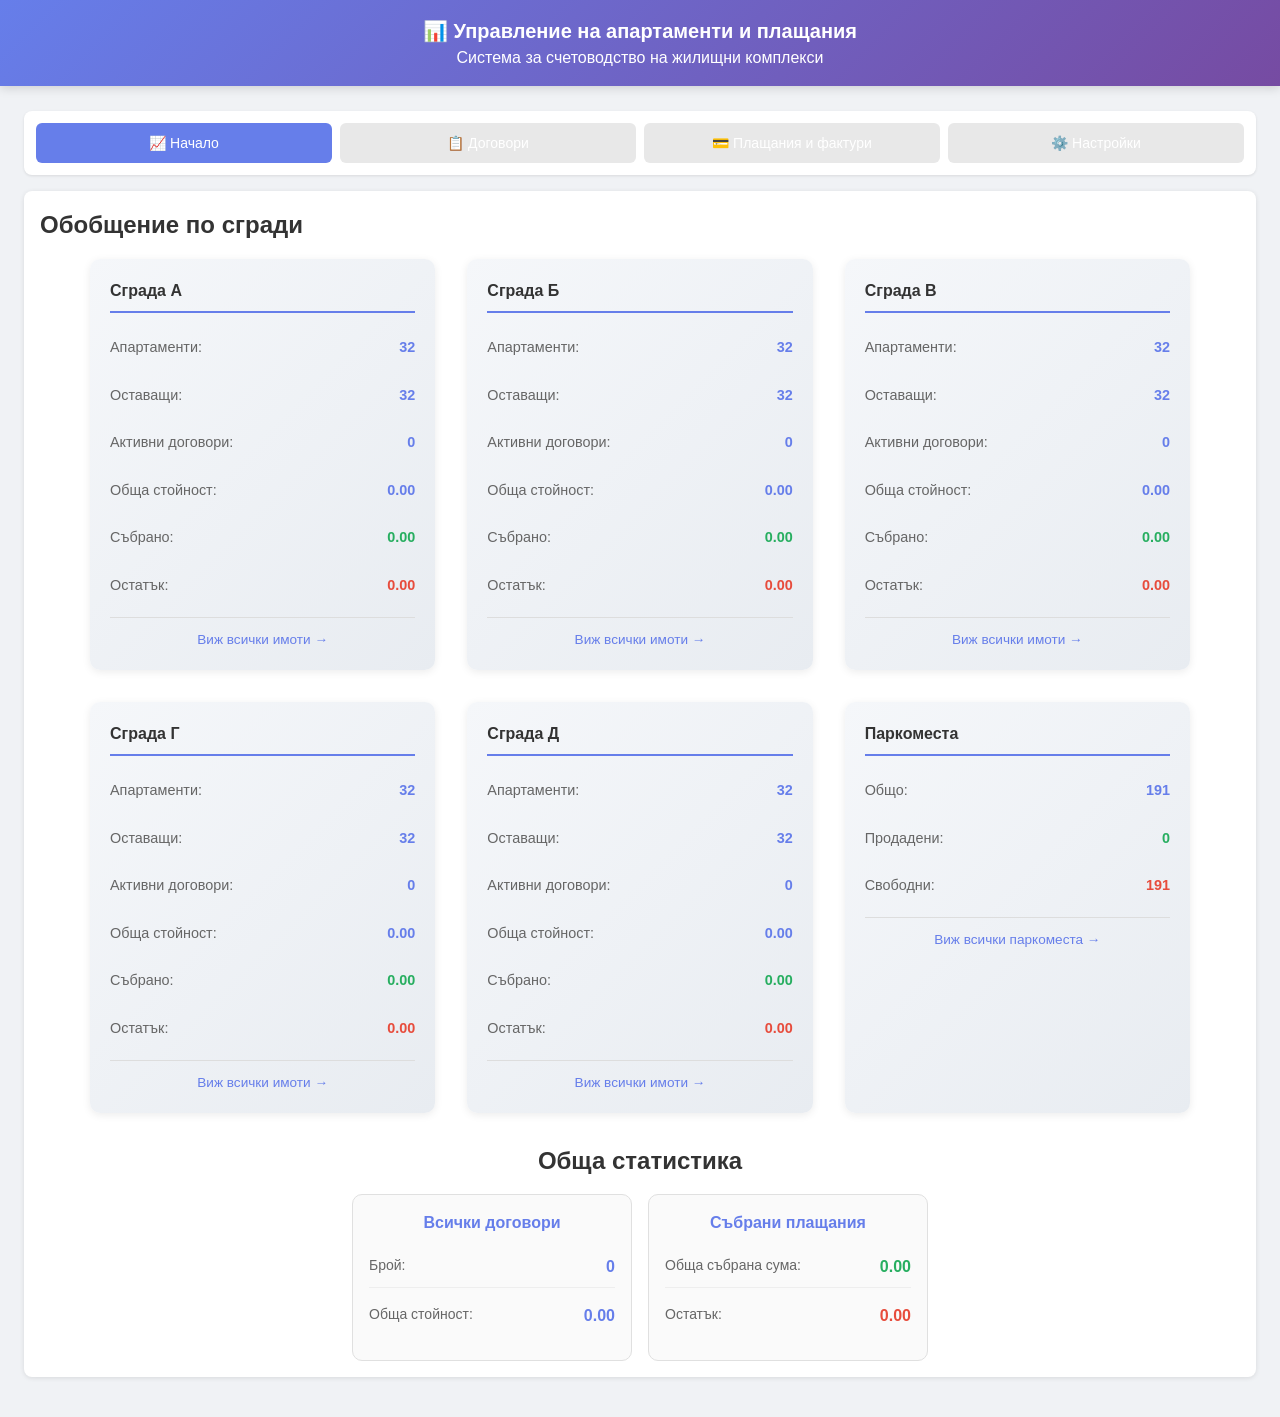
==== index.html @ 9e7d381c "добавяне на допълнителни вноски, показване на суми в EUR, форматиране на цените, експорт в .xlsx" ====
<!DOCTYPE html>
<html lang="bg">
<head>
    <meta charset="UTF-8">
    <meta name="viewport" content="width=device-width, initial-scale=1.0">
    <title>Управление на апартаменти</title>
    <link rel="stylesheet" href="style.css">
</head>
<body>
    <header>
        <h1>📊 Управление на апартаменти и плащания</h1>
        <p>Система за счетоводство на жилищни комплекси</p>
    </header>

    <div class="container">
        <div class="tabs">
            <button class="tab-btn active" onclick="switchTab('dashboard')">📈 Начало</button>
            <button class="tab-btn" onclick="switchTab('contracts')">📋 Договори</button>
            <button class="tab-btn" onclick="switchTab('payments')">💳 Плащания и фактури</button>
            <button class="tab-btn" onclick="switchTab('settings')">⚙️ Настройки</button>
        </div>

        <div id="dashboard" class="tab-content active">
            <h2>Обобщение по сгради</h2>
            <div id="dashboardSummary" class="summary-grid"></div>
            <div style="margin-top: 30px; text-align: center;">
                <h2>Обща статистика</h2>
                <div style="margin-top: 15px; display: flex; justify-content: center; gap: 1rem; flex-wrap: nowrap;">
                    <div class="card" style="min-width: 280px;">
                        <div class="card-header">Всички договори</div>
                        <div class="card-content">
                            <div class="card-stat">
                                <span class="stat-label">Брой:</span>
                                <span class="stat-value" id="totalContracts">0</span>
                            </div>
                            <div class="card-stat">
                                <span class="stat-label">Обща стойност:</span>
                                <span class="stat-value" id="totalContractValue">0 лв.</span>
                            </div>
                        </div>
                    </div>
                    <div class="card" style="min-width: 280px;">
                        <div class="card-header">Събрани плащания</div>
                        <div class="card-content">
                            <div class="card-stat">
                                <span class="stat-label">Обща събрана сума:</span>
                                <span class="stat-value positive" id="totalPaid">0 лв.</span>
                            </div>
                            <div class="card-stat">
                                <span class="stat-label">Остатък:</span>
                                <span class="stat-value negative" id="totalRemaining">0 лв.</span>
                            </div>
                        </div>
                    </div>
                </div>
            </div>
        </div>

        <div id="contracts" class="tab-content">
            <h2>Управление на договори</h2>
            <button onclick="openContractModal()">➕ Нов договор</button>
            <div class="form-row" style="margin-bottom: 20px;">
                <div>
                    <label>Филтър по сграда:</label>
                    <select id="contractFilterBuilding" onchange="filterContracts()">
                        <option value="">Всички сгради</option>
                    </select>
                </div>
                <div>
                    <label>Филтър по паркомясто:</label>
                    <select id="contractFilterParking" onchange="filterContracts()">
                        <option value="">Всички</option>
                        <option value="with">С паркомясто</option>
                        <option value="without">Без паркомясто</option>
                    </select>
                </div>
                <div>
                    <label>Филтър по собственик:</label>
                    <select id="contractFilterOwner" onchange="filterContracts()">
                        <option value="">Всички собственици</option>
                    </select>
                </div>
            </div>
            <table>
                <thead>
                    <tr>
                        <th>Сграда</th>
                        <th>Апартамент/Паркомясто</th>
                        <th>Собственик</th>
                        <th>Обща стойност</th>
                        <th>Авансово плащане</th>
                        <th>Доплащания</th>
                        <th>Действия</th>
                    </tr>
                </thead>
                <tbody id="contractsTable">
                </tbody>
            </table>
        </div>

        <div id="payments" class="tab-content">
            <h2>График на плащания</h2>
            <button onclick="openPaymentModal()">➕ Ново плащане</button>
            <div class="form-row" style="margin-bottom: 20px;">
                <div>
                    <label>Филтър по сграда:</label>
                    <select id="paymentFilterBuilding" onchange="filterPayments()">
                        <option value="">Всички сгради</option>
                    </select>
                </div>
                <div>
                    <label>Статус:</label>
                    <select id="paymentFilterStatus" onchange="filterPayments()">
                        <option value="">Всички</option>
                        <option value="paid">Платени</option>
                        <option value="pending">Чакащи</option>
                        <option value="unpaid">Неплатени</option>
                    </select>
                </div>
            </div>
            <table>
                <thead>
                    <tr>
                        <th>Дата</th>
                        <th>Собственик</th>
                        <th>Имот</th>
                        <th>Вид имот</th>
                        <th>Тип</th>
                        <th>Сума</th>
                        <th>Статус</th>
                        <th>Действия</th>
                    </tr>
                </thead>
                <tbody id="paymentsTable">
                </tbody>
            </table>

            <hr style="margin: 30px 0; border: 1px solid #ddd;">

            <h2>Фактури и проформи</h2>
            <button onclick="openInvoiceModal()">➕ Нова фактура</button>
            <div class="form-row" style="margin-bottom: 20px;">
                <div>
                    <label>Тип:</label>
                    <select id="invoiceFilterType" onchange="filterInvoices()">
                        <option value="">Всички</option>
                        <option value="proforma">Проформа</option>
                        <option value="invoice">Фактура</option>
                    </select>
                </div>
            </div>
            <table>
                <thead>
                    <tr>
                        <th>Номер</th>
                        <th>Дата</th>
                        <th>Собственик</th>
                        <th>Тип</th>
                        <th>Сума</th>
                        <th>Действия</th>
                    </tr>
                </thead>
                <tbody id="invoicesTable">
                </tbody>
            </table>
        </div>

        <div id="settings" class="tab-content">
            <h2>Настройки</h2>
            
            <h3 style="margin-top: 30px; margin-bottom: 15px;">Инициализирай данни</h3>
            <p style="margin-bottom: 15px;">Създай примерни данни за всички 5 сгради с апартаменти и паркоместа:</p>
            <button onclick="initializeSampleData()">📦 Инициализирай примерни данни</button>

            <h3 style="margin-top: 30px; margin-bottom: 15px;">Експортиране и импортиране</h3>
            <p style="margin-bottom: 10px; font-size: 13px; color: #666;">📊 <strong>Excel формат:</strong> Експортирай данните като Excel таблици</p>
            <div class="form-row" style="margin-bottom: 15px;">
                <button onclick="exportToExcel()">📥 Експортирай в Excel</button>
                <button onclick="document.getElementById('importExcelFile').click()">📤 Импортирай от Excel</button>
            </div>
            <input type="file" id="importExcelFile" style="display: none;" accept=".csv,.xlsx" onchange="importFromExcel()">

            <p style="margin-bottom: 10px; margin-top: 20px; font-size: 13px; color: #666;">🔄 <strong>Резервно копие:</strong> Запази всички данни като JSON</p>
            <div class="form-row">
                <button onclick="exportData()">💾 Резервно копие (JSON)</button>
                <button onclick="document.getElementById('importFile').click()">↩️ Възстанови (JSON)</button>
            </div>
            <input type="file" id="importFile" style="display: none;" onchange="importData()">

            <h3 style="margin-top: 30px; margin-bottom: 15px;">Опасни действия</h3>
            <button class="danger" onclick="if(confirm('Сигурен ли си? Това е необратимо!')) { localStorage.clear(); location.reload(); }">🗑️ Изтрий всички данни</button>
        </div>
    </div>

    <div id="contractModal" class="modal">
        <div class="modal-content">
            <div class="modal-header">
                <span>Нов договор</span>
                <button class="close-btn" onclick="closeContractModal()">✕</button>
            </div>
            <form id="contractForm" onsubmit="saveContract(event)">
                <div class="form-row">
                    <div class="form-group">
                        <label>Собственик:</label>
                        <input type="text" id="contractOwner" required>
                    </div>
                    <div class="form-group">
                        <label>Телефон:</label>
                        <input type="tel" id="contractPhone">
                    </div>
                    <div class="form-group">
                        <label>Номер на договора:</label>
                        <input type="text" id="contractNumber">
                    </div>
                </div>

                <div class="form-group">
                    <label>Дата на договор:</label>
                    <input type="date" id="contractDate" required>
                </div>

                <h4 style="margin-top: 30px; margin-bottom: 15px; padding-bottom: 10px; border-bottom: 2px solid #667eea; color: #667eea;">🏠 АПАРТАМЕНТ</h4>
                
                <div class="form-row">
                    <div class="form-group">
                        <label>Сграда:</label>
                        <select id="apartmentBuilding" onchange="populateApartmentsSelect()">
                            <option value="">Без апартамент</option>
                            <option value="building_a">Сграда А</option>
                            <option value="building_b">Сграда Б</option>
                            <option value="building_c">Сграда В</option>
                            <option value="building_d">Сграда Г</option>
                            <option value="building_e">Сграда Д</option>
                        </select>
                    </div>
                    <div class="form-group">
                        <label>Апартамент:</label>
                        <select id="apartmentUnit">
                            <option value="">Изберете апартамент</option>
                        </select>
                    </div>
                </div>

                <div class="form-group">
                    <label>Стойност на апартамента:</label>
                    <input type="text" id="apartmentValue" oninput="updateInstallmentAmounts()" onblur="formatPriceInput(this)">
                </div>

                <h4 style="margin-top: 30px; margin-bottom: 15px; padding-bottom: 10px; border-bottom: 2px solid #764ba2; color: #764ba2;">🅿️ ПАРКОМЯСТО</h4>
                
                <div class="form-row">
                    <div class="form-group">
                        <label>Паркомясто:</label>
                        <select id="parkingUnit">
                            <option value="">Без паркомясто</option>
                        </select>
                    </div>
                </div>

                <div class="form-group">
                    <label>Стойност на паркомяста:</label>
                    <input type="text" id="parkingValue" oninput="updateInstallmentAmounts()" onblur="formatPriceInput(this)">
                </div>

                <h4 style="margin-top: 30px; margin-bottom: 10px;">📋 График на плащане</h4>
                <div class="form-row">
                    <div class="form-group">
                        <label>Аванс (%):</label>
                        <input type="number" id="advancePercent" value="30" min="0" max="100" step="0.01" required oninput="updateInstallmentAmounts()">
                    </div>
                    <div class="form-group">
                        <label>Сума (EUR):</label>
                        <span id="advanceAmountDisplay" class="amount-display">0.00 EUR</span>
                    </div>
                    <div class="form-group">
                        <label>Дата на авансово плащане:</label>
                        <input type="date" id="advanceDate" required>
                    </div>
                </div>

                <div class="form-row">
                    <div class="form-group">
                        <label>1-во доплащане (%):</label>
                        <input type="number" id="installment1Percent" value="35" min="0" max="100" step="0.01" required oninput="updateInstallmentAmounts()">
                    </div>
                    <div class="form-group">
                        <label>Сума (EUR):</label>
                        <span id="installment1AmountDisplay" class="amount-display">0.00 EUR</span>
                    </div>
                    <div class="form-group">
                        <label>Дата:</label>
                        <input type="date" id="installment1Date" required>
                    </div>
                </div>

                <div class="form-row">
                    <div class="form-group">
                        <label>2-ро доплащане (%):</label>
                        <input type="number" id="installment2Percent" value="35" min="0" max="100" step="0.01" required oninput="updateInstallmentAmounts()">
                    </div>
                    <div class="form-group">
                        <label>Сума (EUR):</label>
                        <span id="installment2AmountDisplay" class="amount-display">0.00 EUR</span>
                    </div>
                    <div class="form-group">
                        <label>Дата:</label>
                        <input type="date" id="installment2Date" required>
                    </div>
                </div>

                <div id="extraInstallmentsContainer"></div>

                <button type="button" class="small secondary" onclick="addInstallmentRow()" style="margin-top:10px;">➕ Добави доплащане</button>

                <div class="form-group" style="margin-top: 20px;">
                    <label>Бележки:</label>
                    <textarea id="contractNotes" rows="3"></textarea>
                </div>

                <div class="actions">
                    <button type="submit">💾 Запази договор</button>
                    <button type="button" class="secondary" onclick="closeContractModal()">Отказ</button>
                </div>
            </form>
        </div>
    </div>

    <div id="paymentModal" class="modal">
        <div class="modal-content">
            <div class="modal-header">
                <span>Записване на плащане</span>
                <button class="close-btn" onclick="closePaymentModal()">✕</button>
            </div>
            <form onsubmit="savePayment(event)">
                <div class="form-row">
                    <div class="form-group">
                        <label>Договор:</label>
                        <select id="paymentContract" required onchange="populatePaymentDetails()">
                            <option value="">Изберете договор</option>
                        </select>
                    </div>
                    <div class="form-group">
                        <label>Имот:</label>
                        <input type="text" id="paymentUnitInfo" readonly style="background: #f0f0f0;" placeholder="Изберете договор">
                    </div>
                </div>
                <div class="form-row">
                    <div class="form-group">
                        <label>Дата на плащане:</label>
                        <input type="date" id="paymentDate" required>
                    </div>
                    <div class="form-group">
                        <label>Сума:</label>
                        <input type="number" id="paymentAmount" step="0.01" required min="0" >
                    </div>
                </div>
                <div class="form-row">
                    <div class="form-group">
                        <label>Валута:</label>
                        <input type="text" id="paymentCurrency" value="EUR" readonly style="background: #f0f0f0;">
                    </div>
                    <div class="form-group">
                        <label>Тип плащане:</label>
                        <select id="paymentType" required>
                            <option value="">Изберете</option>
                            <option value="advance">Аванс</option>
                            <option value="installment1">1-во доплащане</option>
                            <option value="installment2">2-ро доплащане</option>
                        </select>
                    </div>
                </div>
                <div class="form-row">
                    <div class="form-group">
                        <label>За какво е плащането:</label>
                        <select id="paymentPropertyType" required>
                            <option value="">Изберете</option>
                            <option value="apartment">Апартамент</option>
                            <option value="parking">Паркомясто</option>
                        </select>
                    </div>
                </div>
                <div class="form-row">
                    <div class="form-group">
                        <label>Метод:</label>
                        <select id="paymentMethod" required>
                            <option value="">Изберете</option>
                            <option value="cash">Брой</option>
                            <option value="bank">Банков превод</option>
                            <option value="check">Чек</option>
                        </select>
                    </div>
                </div>
                <div class="form-group">
                    <label>Бележки:</label>
                    <textarea id="paymentNotes" rows="3"></textarea>
                </div>
                <div class="actions">
                    <button type="submit">💾 Запази плащане</button>
                    <button type="button" class="secondary" onclick="closePaymentModal()">Отказ</button>
                </div>
            </form>
        </div>
    </div>

    <div id="apartmentsModal" class="modal">
        <div class="modal-content modal-large">
            <div class="modal-header">
                <span id="apartmentsModalTitle">Апартаменти</span>
                <div id="apartmentsModalActions" class="modal-header-actions"></div>
                <button class="close-btn" onclick="closeApartmentsModal()">✕</button>
            </div>
            <div id="apartmentsList" class="table-container"></div>
        </div>
    </div>

    <div id="addUnitModal" class="modal">
        <div class="modal-content">
            <div class="modal-header">
                <span id="addUnitModalTitle">Нов имот</span>
                <button class="close-btn" onclick="closeAddUnitModal()">✕</button>
            </div>
            <form onsubmit="saveNewUnit(event)">
                <input type="hidden" id="addUnitBuilding">
                <input type="hidden" id="addUnitType">
                <div class="form-row">
                    <div class="form-group">
                        <label>ID (идентификатор):</label>
                        <input type="text" id="addUnitId" required>
                    </div>
                    <div class="form-group">
                        <label>Име:</label>
                        <input type="text" id="addUnitName" required>
                    </div>
                </div>
                <div class="form-row">
                    <div class="form-group">
                        <label>Квадратура (м²):</label>
                        <input type="number" id="addUnitSqm" step="0.01" min="0">
                    </div>
                    <div class="form-group">
                        <label>Цена (€):</label>
                        <input type="number" id="addUnitPrice" step="0.01" min="0" required >
                    </div>
                </div>
                <div class="form-group" id="addUnitAptTypeGroup">
                    <label>Вид апартамент:</label>
                    <select id="addUnitAptType">
                        <option value="2 стаен">2 стаен</option>
                        <option value="3 стаен">3 стаен</option>
                        <option value="4 стаен">4 стаен</option>
                        <option value="мезонет">Мезонет</option>
                        <option value="2 инвалиден">2 инвалиден</option>
                    </select>
                </div>
                <div class="actions">
                    <button type="submit">💾 Запази</button>
                    <button type="button" class="secondary" onclick="closeAddUnitModal()">Отказ</button>
                </div>
            </form>
        </div>
    </div>

    <div id="invoiceModal" class="modal">
        <div class="modal-content">
            <div class="modal-header">
                <span>Нова фактура</span>
                <button class="close-btn" onclick="closeInvoiceModal()">✕</button>
            </div>
            <form onsubmit="saveInvoice(event)">
                <div class="form-row">
                    <div class="form-group">
                        <label>Договор:</label>
                        <select id="invoiceContract" required>
                            <option value="">Изберете договор</option>
                        </select>
                    </div>
                    <div class="form-group">
                        <label>Номер на фактура:</label>
                        <input type="text" id="invoiceNumber" required>
                    </div>
                </div>
                <div class="form-row">
                    <div class="form-group">
                        <label>Дата:</label>
                        <input type="date" id="invoiceDate" required>
                    </div>
                    <div class="form-group">
                        <label>Тип:</label>
                        <select id="invoiceType" required>
                            <option value="">Изберете</option>
                            <option value="proforma">Проформа</option>
                            <option value="invoice">Фактура</option>
                        </select>
                    </div>
                </div>
                <div class="form-row">
                    <div class="form-group">
                        <label>Сума (EUR):</label>
                        <input type="number" id="invoiceAmount" step="0.01" required min="0" >
                    </div>
                </div>
                <div class="form-group">
                    <label>Описание:</label>
                    <textarea id="invoiceDescription" rows="3"></textarea>
                </div>
                <div class="actions">
                    <button type="submit">💾 Запази фактура</button>
                    <button type="button" class="secondary" onclick="closeInvoiceModal()">Отказ</button>
                </div>
            </form>
        </div>
    </div>

    <div id="contractDetailModal" class="modal">
        <div class="modal-content modal-large">
            <div class="modal-header">
                <span id="contractDetailTitle">Детайли по договор</span>
                <button class="close-btn" onclick="closeContractDetail()">✕</button>
            </div>
            <div id="contractDetailContent"></div>
        </div>
    </div>

    <div id="paymentDetailModal" class="modal">
        <div class="modal-content modal-large">
            <div class="modal-header">
                <span id="paymentDetailTitle">Детайли по плащане</span>
                <button class="close-btn" onclick="closePaymentDetail()">✕</button>
            </div>
            <div id="paymentDetailContent"></div>
        </div>
    </div>

    <script src="https://cdn.sheetjs.com/xlsx-0.20.3/package/dist/xlsx.full.min.js"></script>
    <script src="app.js"></script>
</body>
</html>
---- style.css ----
* {
    margin: 0;
    padding: 0;
    box-sizing: border-box;
}

html {
    font-size: 16px;
    height: 100%;
}

body {
    font-family: -apple-system, BlinkMacSystemFont, 'Segoe UI', Roboto, Oxygen, Ubuntu, sans-serif;
    background-color: #f0f2f5;
    color: #333;
    line-height: 1.5;
    -webkit-font-smoothing: antialiased;
    min-height: 100%;
}

header {
    background: linear-gradient(135deg, #667eea 0%, #764ba2 100%);
    color: white;
    padding: 1rem;
    text-align: center;
    box-shadow: 0 2px 10px rgba(0, 0, 0, 0.15);
}

header h1 {
    font-size: 1.25rem;
    font-weight: 600;
}

header .subtitle {
    font-size: 0.85rem;
    opacity: 0.9;
    margin-top: 0.25rem;
}

.container {
    max-width: 1400px;
    margin: 0 auto;
    padding: 1rem;
}

.tabs {
    display: flex;
    gap: 0.5rem;
    margin-bottom: 1rem;
    flex-wrap: wrap;
    background: white;
    padding: 0.75rem;
    border-radius: 8px;
    box-shadow: 0 1px 3px rgba(0, 0, 0, 0.1);
    position: sticky;
    top: 0;
    z-index: 100;
}

.tabs.stuck {
    border-radius: 0 0 8px 8px;
}

.tab-btn {
    padding: 0.75rem 1rem;
    border: none;
    background: #e8e8e8;
    cursor: pointer;
    border-radius: 6px;
    font-size: 0.875rem;
    font-weight: 500;
    transition: all 0.2s;
    white-space: nowrap;
    flex: 1;
    min-width: fit-content;
}

.tab-btn.active {
    background: #667eea;
    color: white;
}

.tab-btn:hover:not(.active) {
    background: #d0d0d0;
}

.tab-content {
    display: none;
    background: white;
    padding: 1rem;
    border-radius: 8px;
    box-shadow: 0 1px 5px rgba(0, 0, 0, 0.1);
    margin-bottom: 1rem;
}

.tab-content.active {
    display: block;
}

.form-group {
    margin-bottom: 1rem;
}

label {
    display: block;
    margin-bottom: 0.375rem;
    font-weight: 500;
    color: #555;
    font-size: 0.875rem;
}

input, select, textarea {
    width: 100%;
    padding: 0.75rem;
    border: 1px solid #ddd;
    border-radius: 6px;
    font-size: 1rem;
    font-family: inherit;
    background: white;
}

input:focus, select:focus, textarea:focus {
    outline: none;
    border-color: #667eea;
    box-shadow: 0 0 0 3px rgba(102, 126, 234, 0.15);
}

button {
    padding: 0.75rem 1.25rem;
    background: #667eea;
    color: white;
    border: none;
    border-radius: 6px;
    cursor: pointer;
    font-size: 0.9rem;
    font-weight: 500;
    transition: background 0.2s, transform 0.1s;
    touch-action: manipulation;
}

button:hover {
    background: #5a6fd6;
}

button:active {
    transform: scale(0.98);
}

button.secondary {
    background: #78909c;
}

button.secondary:hover {
    background: #607d8b;
}

button.danger {
    background: #e74c3c;
}

button.danger:hover {
    background: #c0392b;
}

button.small {
    padding: 0.375rem 0.75rem;
    font-size: 0.8rem;
}

.grid {
    display: grid;
    grid-template-columns: repeat(auto-fill, minmax(280px, 1fr));
    gap: 1rem;
    margin-top: 1rem;
}

.card {
    background: #fafafa;
    border: 1px solid #e0e0e0;
    border-radius: 10px;
    padding: 1rem;
    transition: all 0.2s;
}

.card:hover {
    box-shadow: 0 4px 12px rgba(0, 0, 0, 0.1);
}

.card-header {
    font-size: 1rem;
    font-weight: 600;
    margin-bottom: 0.75rem;
    color: #667eea;
}

.card-stat {
    display: flex;
    justify-content: space-between;
    margin: 0.5rem 0;
    padding: 0.5rem 0;
    border-bottom: 1px solid #eee;
}

.card-stat:last-child {
    border-bottom: none;
}

.stat-label {
    font-weight: 500;
    color: #666;
    font-size: 0.875rem;
}

.stat-value {
    color: #667eea;
    font-weight: 600;
}

.stat-value.positive {
    color: #27ae60;
}

.stat-value.negative {
    color: #e74c3c;
}

.table-container {
    overflow-x: auto;
    -webkit-overflow-scrolling: touch;
    margin-top: 1rem;
    border-radius: 8px;
    border: 1px solid #e0e0e0;
}

table {
    width: 100%;
    border-collapse: collapse;
    min-width: 0;
}

table th {
    background: #f5f5f5;
    padding: 0.625rem 0.5rem;
    text-align: left;
    font-weight: 600;
    border-bottom: 2px solid #ddd;
    font-size: 0.8rem;
    white-space: nowrap;
}

table td {
    padding: 0.5rem;
    border-bottom: 1px solid #eee;
    font-size: 0.85rem;
    white-space: nowrap;
    max-width: 150px;
    overflow: hidden;
    text-overflow: ellipsis;
}

table tr:hover {
    background: #f9f9f9;
}

table .actions-cell {
    white-space: nowrap;
}

table .actions-cell button {
    margin: 0.125rem 0;
    display: inline-block;
    padding: 0.375rem 0.5rem;
    font-size: 0.75rem;
}

.form-row {
    display: grid;
    grid-template-columns: repeat(auto-fill, minmax(200px, 1fr));
    gap: 1rem;
}

.form-section {
    background: #f8f9fa;
    padding: 1rem;
    border-radius: 8px;
    margin-bottom: 1rem;
}

.form-section h3 {
    font-size: 1rem;
    color: #667eea;
    margin-bottom: 0.75rem;
    padding-bottom: 0.5rem;
    border-bottom: 1px solid #e0e0e0;
}

.actions {
    display: flex;
    gap: 0.75rem;
    flex-wrap: wrap;
    margin-top: 1.5rem;
}

.actions button {
    flex: 1;
    min-width: 120px;
}

.modal {
    display: none;
    position: fixed;
    top: 0;
    left: 0;
    width: 100%;
    height: 100%;
    background: rgba(0, 0, 0, 0.6);
    z-index: 1000;
    justify-content: center;
    align-items: flex-start;
    padding: 1rem;
    overflow-y: auto;
}

.modal.active {
    display: flex;
}

.modal-content {
    background: white;
    padding: 1.5rem;
    border-radius: 12px;
    max-width: 700px;
    width: 100%;
    max-height: 90vh;
    overflow-y: auto;
    box-shadow: 0 10px 40px rgba(0, 0, 0, 0.2);
    margin: auto;
}

.modal-large {
    max-width: 1000px;
}

.modal-header {
    font-size: 1.25rem;
    font-weight: 600;
    margin-bottom: 1.25rem;
    color: #667eea;
    display: flex;
    justify-content: space-between;
    align-items: center;
    padding-bottom: 0.75rem;
    border-bottom: 2px solid #f0f0f0;
    gap: 0.5rem;
}

.modal-header-actions {
    display: flex;
    gap: 0.5rem;
    margin-left: auto;
    margin-right: 0.5rem;
}

.modal-header-actions select {
    width: auto;
    min-width: 160px;
    padding: 0.4rem 0.6rem;
    font-size: 0.8rem;
}

.close-btn {
    background: none;
    border: none;
    font-size: 1.5rem;
    cursor: pointer;
    color: #999;
    padding: 0.25rem;
    line-height: 1;
    width: auto;
}

.close-btn:hover {
    color: #333;
    background: none;
}

.summary-grid {
    display: grid;
    grid-template-columns: repeat(3, 1fr);
    gap: 1rem;
    margin-top: 1rem;
}

.summary-card {
    background: linear-gradient(135deg, #f5f7fa 0%, #e8ecf1 100%);
    border-radius: 10px;
    padding: 1.25rem;
    box-shadow: 0 2px 8px rgba(0, 0, 0, 0.08);
}

.summary-card h3 {
    color: #333;
    margin-bottom: 1rem;
    font-size: 1rem;
    border-bottom: 2px solid #667eea;
    padding-bottom: 0.5rem;
}

.summary-item {
    display: flex;
    justify-content: space-between;
    margin: 0.625rem 0;
    padding: 0.5rem 0;
    font-size: 0.9rem;
}

.summary-label {
    color: #666;
    font-weight: 500;
}

.summary-value {
    color: #667eea;
    font-weight: 600;
}

.summary-value.positive {
    color: #27ae60;
}

.summary-value.negative {
    color: #e74c3c;
}

.summary-card.clickable {
    cursor: pointer;
    transition: all 0.2s;
    position: relative;
}

.summary-card.clickable:hover {
    transform: translateY(-2px);
    box-shadow: 0 6px 20px rgba(0, 0, 0, 0.15);
}

.view-more {
    text-align: center;
    margin-top: 0.75rem;
    padding-top: 0.75rem;
    border-top: 1px solid #ddd;
    color: #667eea;
    font-weight: 500;
    font-size: 0.85rem;
}

#building-detail-header {
    display: flex;
    align-items: center;
    gap: 1rem;
    margin-bottom: 1rem;
}

.back-btn {
    background: #78909c;
    padding: 0.5rem 1rem;
    font-size: 0.85rem;
}

.back-btn:hover {
    background: #607d8b;
}

.status-sold {
    background: #ffebee;
    color: #c62828;
    padding: 0.25rem 0.5rem;
    border-radius: 4px;
    font-size: 0.8rem;
    font-weight: 500;
}

.status-reserved {
    background: #fff3e0;
    color: #e65100;
    padding: 0.25rem 0.5rem;
    border-radius: 4px;
    font-size: 0.8rem;
    font-weight: 500;
}

.status-available {
    background: #e8f5e9;
    color: #2e7d32;
    padding: 0.25rem 0.5rem;
    border-radius: 4px;
    font-size: 0.8rem;
    font-weight: 500;
}

.status-select {
    padding: 0.375rem 0.5rem;
    border: 1px solid #ddd;
    border-radius: 4px;
    font-size: 0.8rem;
    font-weight: 500;
    cursor: pointer;
    min-width: 100px;
}

.status-select.status-sold {
    background: #f44336;
    color: white;
    border-color: #d32f2f;
    font-weight: 600;
}

.status-select.status-reserved {
    background: #ff9800;
    color: white;
    border-color: #f57c00;
    font-weight: 600;
}

.status-select.status-available {
    background: #4caf50;
    color: white;
    border-color: #388e3c;
    font-weight: 600;
}

.row-highlighted {
    background-color: #fff8e1 !important;
    outline: 2px solid #ffc107;
}

.row-highlighted td {
    background-color: #fff8e1;
}

.row-highlighted:hover {
    background-color: #fff3cd !important;
}

#apartmentsList input[type="checkbox"] {
    width: 18px;
    height: 18px;
    cursor: pointer;
    accent-color: #ffc107;
}

#apartmentsList table {
    position: relative;
}

#apartmentsList thead {
    position: sticky;
    top: 0;
    z-index: 10;
}

#apartmentsList thead th {
    background: #f5f5f5;
    box-shadow: 0 2px 2px rgba(0,0,0,0.1);
}

.modal-large #apartmentsList {
    max-height: 70vh;
    overflow-y: auto;
}

#apartmentsList td:nth-child(5),
#apartmentsList td:nth-child(6),
#apartmentsList th:nth-child(5),
#apartmentsList th:nth-child(6) {
    text-align: right;
}

body.modal-open {
    overflow: hidden;
}

#apartmentsModalTitle {
    text-align: center;
    flex: 1;
}

.stats-row {
    display: grid;
    grid-template-columns: repeat(auto-fit, minmax(150px, 1fr));
    gap: 0.75rem;
    margin-bottom: 1.5rem;
}

.stat-box {
    background: linear-gradient(135deg, #667eea 0%, #764ba2 100%);
    color: white;
    padding: 1rem;
    border-radius: 8px;
    text-align: center;
}

.stat-box .stat-number {
    font-size: 1.5rem;
    font-weight: 700;
    display: block;
}

.stat-box .stat-label {
    font-size: 0.8rem;
    opacity: 0.9;
    color: white;
    margin-top: 0.25rem;
}

.status-paid {
    background: #d4edda;
    color: #155724;
    padding: 0.25rem 0.5rem;
    border-radius: 4px;
    font-size: 0.8rem;
    font-weight: 500;
}

.status-pending {
    background: #fff3cd;
    color: #856404;
    padding: 0.25rem 0.5rem;
    border-radius: 4px;
    font-size: 0.8rem;
    font-weight: 500;
}

.status-unpaid {
    background: #f8d7da;
    color: #721c24;
    padding: 0.25rem 0.5rem;
    border-radius: 4px;
    font-size: 0.8rem;
    font-weight: 500;
}

.empty-state {
    text-align: center;
    padding: 2rem 1rem;
    color: #999;
    font-size: 0.95rem;
}

.filter-row {
    display: flex;
    gap: 0.75rem;
    flex-wrap: wrap;
    margin-bottom: 1rem;
    padding: 0.75rem;
    background: #f8f9fa;
    border-radius: 6px;
}

.filter-row select,
.filter-row input {
    flex: 1;
    min-width: 150px;
}

.top-actions {
    display: flex;
    gap: 0.5rem;
    flex-wrap: wrap;
    margin-bottom: 1rem;
}

.top-actions button {
    font-size: 0.85rem;
    padding: 0.5rem 0.75rem;
}

@media (max-width: 768px) {
    html {
        font-size: 14px;
    }
    
    header {
        padding: 0.75rem;
    }
    
    header h1 {
        font-size: 1.1rem;
    }
    
    header .subtitle {
        font-size: 0.75rem;
    }
    
    .container {
        padding: 0.5rem;
    }
    
    .tabs {
        padding: 0.5rem;
        gap: 0.375rem;
        overflow-x: auto;
        flex-wrap: nowrap;
        -webkit-overflow-scrolling: touch;
    }
    
    .tab-btn {
        padding: 0.625rem 0.75rem;
        font-size: 0.75rem;
        flex: 0 0 auto;
    }
    
    .tab-content {
        padding: 0.75rem;
    }
    
    .form-row {
        grid-template-columns: 1fr;
    }
    
    .form-section {
        padding: 0.75rem;
    }
    
    .summary-grid {
        grid-template-columns: 1fr;
    }
    
    .summary-card {
        padding: 1rem;
    }
    
    .summary-item {
        font-size: 0.85rem;
    }
    
    .stats-row {
        grid-template-columns: repeat(2, 1fr);
        gap: 0.5rem;
    }
    
    .stat-box {
        padding: 0.75rem;
    }
    
    .stat-box .stat-number {
        font-size: 1.25rem;
    }
    
    .stat-box .stat-label {
        font-size: 0.7rem;
    }
    
    .card {
        padding: 0.75rem;
    }
    
    .card-header {
        font-size: 0.9rem;
    }
    
    .card-stat {
        padding: 0.375rem 0;
    }
    
    .card-stat .stat-label {
        font-size: 0.8rem;
    }
    
    .modal-content {
        padding: 1rem;
        margin: 0.5rem;
        max-height: 85vh;
    }
    
    .modal-header {
        font-size: 1.1rem;
    }
    
    table {
        display: block;
        width: 100%;
    }
    
    table thead {
        display: none;
    }
    
    table tbody, 
    table tr, 
    table td {
        display: block;
        width: 100%;
        padding: 0.5rem;
    }
    
    table tr {
        margin-bottom: 0.75rem;
        border: 1px solid #e0e0e0;
        border-radius: 8px;
        background: #fafafa;
    }
    
    table td {
        display: flex;
        justify-content: space-between;
        align-items: center;
        padding: 0.375rem 0.5rem;
        max-width: none;
        border-bottom: 1px solid #eee;
    }
    
    table td:last-child {
        border-bottom: none;
        justify-content: center;
        gap: 0.5rem;
    }
    
    table td::before {
        content: attr(data-label);
        font-weight: 600;
        color: #667eea;
        font-size: 0.75rem;
        text-transform: uppercase;
    }
    
    table td:last-child::before {
        content: '';
    }
    
    .actions {
        flex-direction: column;
    }
    
    .actions button {
        width: 100%;
    }
    
    .top-actions {
        flex-direction: column;
    }
    
    .top-actions button {
        width: 100%;
    }
    
    #dashboard > div:last-child {
        margin-top: 1rem;
    }
    
    #dashboard h2 {
        font-size: 1.1rem;
        margin-bottom: 0.75rem;
    }
}

@media (max-width: 480px) {
    .stats-row {
        grid-template-columns: 1fr;
    }
    
    .stat-box .stat-number {
        font-size: 1.25rem;
    }
    
    .summary-card {
        padding: 1rem;
    }
    
    .summary-item {
        font-size: 0.85rem;
    }
    
    .card {
        padding: 0.75rem;
        margin-bottom: 0.75rem;
    }
    
    .form-row .card {
        margin-bottom: 0.75rem;
    }
    
    input, select, textarea {
        font-size: 16px;
    }
    
    button {
        padding: 0.875rem 1rem;
    }
    
    #dashboard > div:last-child {
        display: block;
    }
    
    #dashboard > div:last-child h2 {
        font-size: 1rem;
        margin: 1rem 0 0.75rem 0;
    }
    
    #building-detail-header {
        flex-direction: column;
        align-items: flex-start;
        gap: 0.5rem;
    }
    
    .back-btn {
        width: 100%;
        text-align: center;
    }
}

@media (min-width: 1200px) {
    .container {
        padding: 1.5rem;
    }
    
    .grid {
        grid-template-columns: repeat(4, 1fr);
    }
    
    .summary-grid {
        grid-template-columns: repeat(3, 1fr);
        gap: 2rem;
        max-width: 1100px;
        margin-left: auto;
        margin-right: auto;
    }

    .summary-card {
        width: 100%;
    }
}

@media (hover: none) and (pointer: coarse) {
    button {
        min-height: 44px;
    }
    
    input, select {
        min-height: 44px;
    }
    
    .tab-btn {
        min-height: 44px;
    }
}

table {
    border-spacing: 0;
}

::-webkit-scrollbar {
    width: 8px;
    height: 8px;
}

::-webkit-scrollbar-track {
    background: #f1f1f1;
    border-radius: 4px;
}

::-webkit-scrollbar-thumb {
    background: #ccc;
    border-radius: 4px;
}

::-webkit-scrollbar-thumb:hover {
    background: #aaa;
}

.contract-row:hover {
    background: #f0f4ff !important;
}

.contract-row {
    transition: background 0.15s;
}

.detail-section {
    margin-bottom: 1.5rem;
    padding-bottom: 1.5rem;
    border-bottom: 1px solid #eee;
}

.detail-section:last-child {
    border-bottom: none;
}

.detail-section h4 {
    color: #667eea;
    font-size: 0.95rem;
    margin-bottom: 0.75rem;
    padding-bottom: 0.5rem;
    border-bottom: 2px solid #667eea;
}

.detail-grid {
    display: grid;
    grid-template-columns: repeat(auto-fill, minmax(200px, 1fr));
    gap: 0.75rem;
}

.detail-item {
    display: flex;
    flex-direction: column;
}

.detail-label {
    font-size: 0.8rem;
    color: #888;
    font-weight: 500;
    margin-bottom: 0.15rem;
}

.detail-value {
    font-size: 0.95rem;
    color: #333;
    font-weight: 500;
}

.progress-bar-container {
    margin-top: 1rem;
    background: #e9ecef;
    border-radius: 10px;
    height: 24px;
    position: relative;
    overflow: hidden;
}

.progress-bar {
    height: 100%;
    background: linear-gradient(90deg, #27ae60, #2ecc71);
    border-radius: 10px;
    transition: width 0.4s ease;
}

.progress-text {
    position: absolute;
    top: 50%;
    left: 50%;
    transform: translate(-50%, -50%);
    font-size: 0.8rem;
    font-weight: 700;
    color: #333;
}

.row-pending {
    background: #fffde7 !important;
}

.row-pending:hover {
    background: #fff9c4 !important;
}

.overdue {
    color: #c62828;
    font-weight: 600;
}

.amount-display {
    display: block;
    width: 100%;
    padding: 0.75rem;
    background: #f0f2ff;
    border: 1px solid #d0d4f0;
    border-radius: 6px;
    font-size: 1rem;
    font-weight: 600;
    color: #667eea;
    box-sizing: border-box;
    min-height: 44px;
    line-height: 1.2;
}
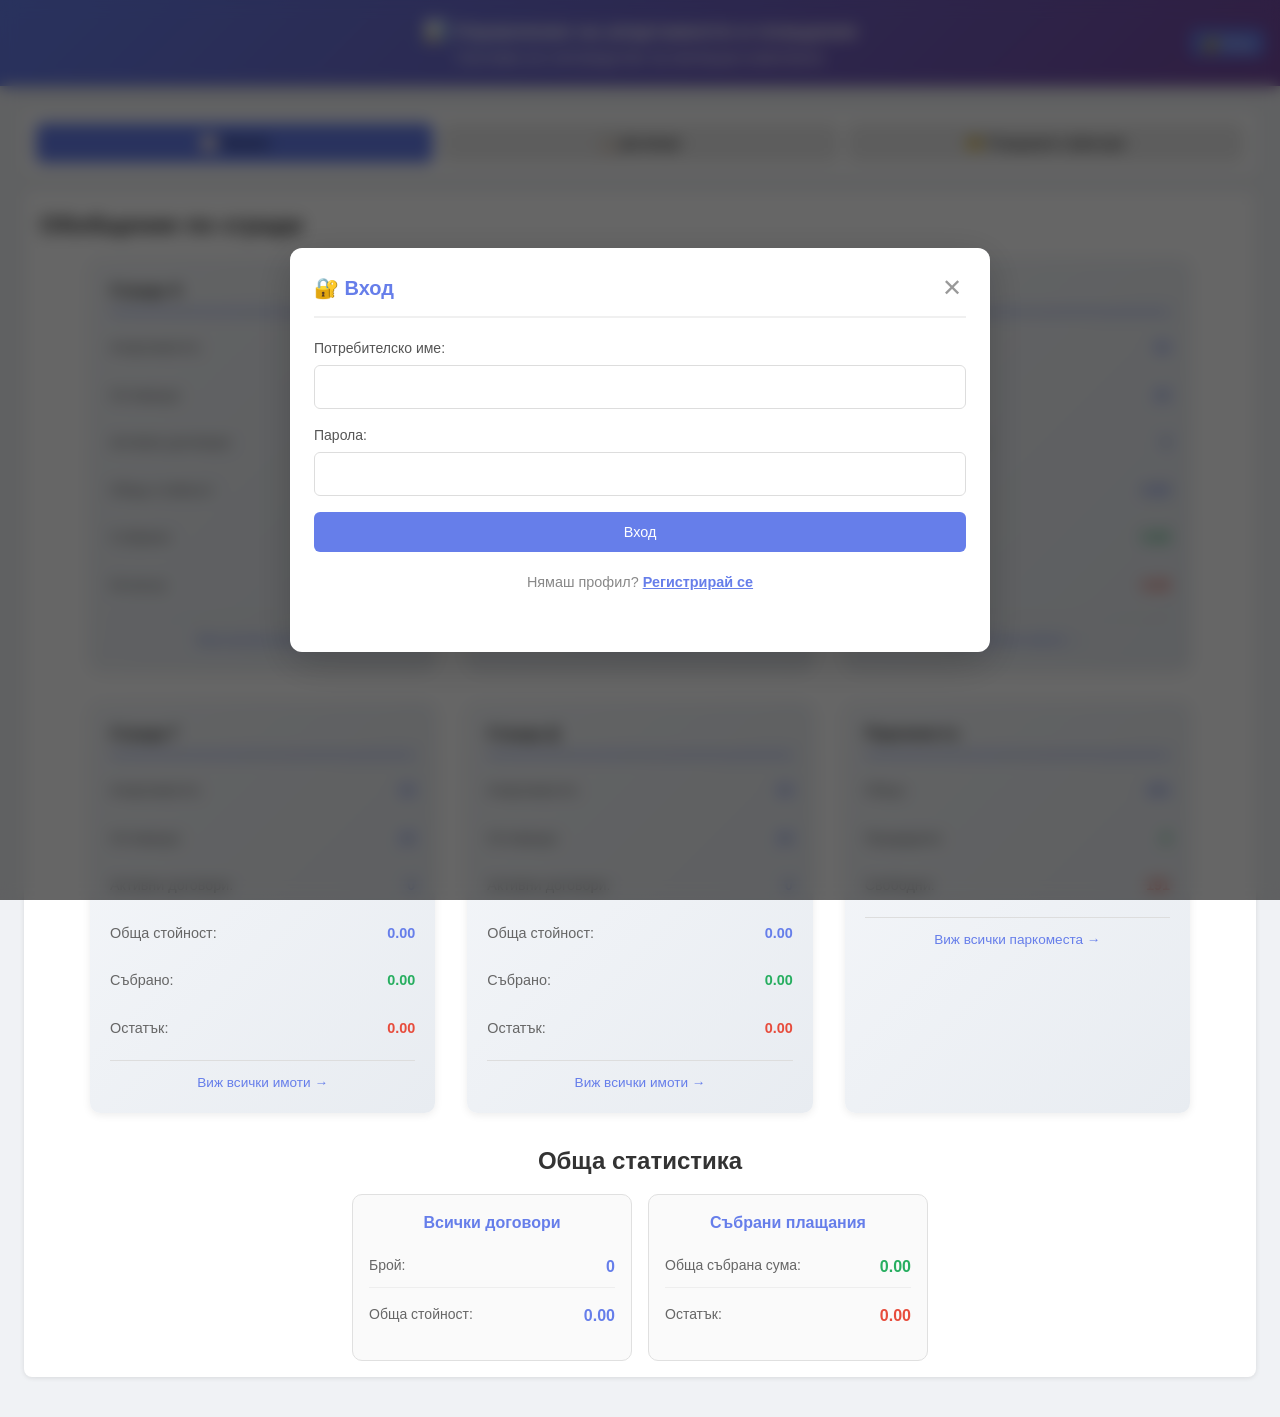
==== commit 9b550f2b: "Разделяне на JS в няколко файла, роли администратор/потребител, колона Действия само за админ, върна" ====
--- a/index.html
+++ b/index.html
@@ -10,14 +10,15 @@
     <header>
         <h1>📊 Управление на апартаменти и плащания</h1>
         <p>Система за счетоводство на жилищни комплекси</p>
+        <div id="authButton"></div>
     </header>
 
     <div class="container">
         <div class="tabs">
-            <button class="tab-btn active" onclick="switchTab('dashboard')">📈 Начало</button>
-            <button class="tab-btn" onclick="switchTab('contracts')">📋 Договори</button>
-            <button class="tab-btn" onclick="switchTab('payments')">💳 Плащания и фактури</button>
-            <button class="tab-btn" onclick="switchTab('settings')">⚙️ Настройки</button>
+            <button class="tab-btn active" data-tab="dashboard" onclick="switchTab('dashboard')">📈 Начало</button>
+            <button class="tab-btn" data-tab="contracts" onclick="switchTab('contracts')">📋 Договори</button>
+            <button class="tab-btn" data-tab="payments" onclick="switchTab('payments')">💳 Плащания и фактури</button>
+            <button class="tab-btn" data-tab="settings" onclick="switchTab('settings')">⚙️ Настройки</button>
         </div>
 
         <div id="dashboard" class="tab-content active">
@@ -58,7 +59,7 @@
 
         <div id="contracts" class="tab-content">
             <h2>Управление на договори</h2>
-            <button onclick="openContractModal()">➕ Нов договор</button>
+            <button class="add-btn" onclick="openContractModal()">➕ Нов договор</button>
             <div class="form-row" style="margin-bottom: 20px;">
                 <div>
                     <label>Филтър по сграда:</label>
@@ -90,7 +91,7 @@
                         <th>Обща стойност</th>
                         <th>Авансово плащане</th>
                         <th>Доплащания</th>
-                        <th>Действия</th>
+                        <th class="th-actions">Действия</th>
                     </tr>
                 </thead>
                 <tbody id="contractsTable">
@@ -100,7 +101,7 @@
 
         <div id="payments" class="tab-content">
             <h2>График на плащания</h2>
-            <button onclick="openPaymentModal()">➕ Ново плащане</button>
+            <button class="add-btn" onclick="openPaymentModal()">➕ Ново плащане</button>
             <div class="form-row" style="margin-bottom: 20px;">
                 <div>
                     <label>Филтър по сграда:</label>
@@ -128,67 +129,88 @@
                         <th>Тип</th>
                         <th>Сума</th>
                         <th>Статус</th>
-                        <th>Действия</th>
+                        <th class="th-actions">Действия</th>
                     </tr>
                 </thead>
                 <tbody id="paymentsTable">
                 </tbody>
             </table>
-
-            <hr style="margin: 30px 0; border: 1px solid #ddd;">
-
-            <h2>Фактури и проформи</h2>
-            <button onclick="openInvoiceModal()">➕ Нова фактура</button>
-            <div class="form-row" style="margin-bottom: 20px;">
-                <div>
-                    <label>Тип:</label>
-                    <select id="invoiceFilterType" onchange="filterInvoices()">
-                        <option value="">Всички</option>
-                        <option value="proforma">Проформа</option>
-                        <option value="invoice">Фактура</option>
-                    </select>
-                </div>
-            </div>
-            <table>
-                <thead>
-                    <tr>
-                        <th>Номер</th>
-                        <th>Дата</th>
-                        <th>Собственик</th>
-                        <th>Тип</th>
-                        <th>Сума</th>
-                        <th>Действия</th>
-                    </tr>
-                </thead>
-                <tbody id="invoicesTable">
-                </tbody>
-            </table>
         </div>
 
         <div id="settings" class="tab-content">
-            <h2>Настройки</h2>
-            
-            <h3 style="margin-top: 30px; margin-bottom: 15px;">Инициализирай данни</h3>
-            <p style="margin-bottom: 15px;">Създай примерни данни за всички 5 сгради с апартаменти и паркоместа:</p>
-            <button onclick="initializeSampleData()">📦 Инициализирай примерни данни</button>
-
-            <h3 style="margin-top: 30px; margin-bottom: 15px;">Експортиране и импортиране</h3>
-            <p style="margin-bottom: 10px; font-size: 13px; color: #666;">📊 <strong>Excel формат:</strong> Експортирай данните като Excel таблици</p>
-            <div class="form-row" style="margin-bottom: 15px;">
-                <button onclick="exportToExcel()">📥 Експортирай в Excel</button>
-                <button onclick="document.getElementById('importExcelFile').click()">📤 Импортирай от Excel</button>
-            </div>
-            <input type="file" id="importExcelFile" style="display: none;" accept=".csv,.xlsx" onchange="importFromExcel()">
-
-            <p style="margin-bottom: 10px; margin-top: 20px; font-size: 13px; color: #666;">🔄 <strong>Резервно копие:</strong> Запази всички данни като JSON</p>
-            <div class="form-row">
-                <button onclick="exportData()">💾 Резервно копие (JSON)</button>
-                <button onclick="document.getElementById('importFile').click()">↩️ Възстанови (JSON)</button>
-            </div>
-            <input type="file" id="importFile" style="display: none;" onchange="importData()">
-
-            <h3 style="margin-top: 30px; margin-bottom: 15px;">Опасни действия</h3>
-            <button class="danger" onclick="if(confirm('Сигурен ли си? Това е необратимо!')) { localStorage.clear(); location.reload(); }">🗑️ Изтрий всички данни</button>
+            <div class="admin-only-block">
+                <h2>Настройки</h2>
+                
+                <h3 style="margin-top: 30px; margin-bottom: 15px;">Управление на профили</h3>
+                <p style="margin-bottom: 15px;">Промени ролята на потребител — само администратор може да направи друг потребител администратор.</p>
+                <div id="profileManagement"></div>
+
+                <h3 style="margin-top: 30px; margin-bottom: 15px;">Инициализирай данни</h3>
+                <p style="margin-bottom: 15px;">Създай примерни данни за всички 5 сгради с апартаменти и паркоместа:</p>
+                <button onclick="initializeSampleData()">📦 Инициализирай примерни данни</button>
+
+                <h3 style="margin-top: 30px; margin-bottom: 15px;">Експортиране и импортиране</h3>
+                <p style="margin-bottom: 10px; font-size: 13px; color: #666;">📊 <strong>Excel формат:</strong> Експортирай данните като Excel таблици</p>
+                <div class="form-row" style="margin-bottom: 15px;">
+                    <button onclick="exportToExcel()">📥 Експортирай в Excel</button>
+                    <button onclick="document.getElementById('importExcelFile').click()">📤 Импортирай от Excel</button>
+                </div>
+                <input type="file" id="importExcelFile" style="display: none;" accept=".csv,.xlsx" onchange="importFromExcel()">
+
+                <p style="margin-bottom: 10px; margin-top: 20px; font-size: 13px; color: #666;">🔄 <strong>Резервно копие:</strong> Запази всички данни като JSON</p>
+                <div class="form-row">
+                    <button onclick="exportData()">💾 Резервно копие (JSON)</button>
+                    <button onclick="document.getElementById('importFile').click()">↩️ Възстанови (JSON)</button>
+                </div>
+                <input type="file" id="importFile" style="display: none;" onchange="importData()">
+
+                <h3 style="margin-top: 30px; margin-bottom: 15px;">Опасни действия</h3>
+                <button class="danger" onclick="if(confirm('Сигурен ли си? Това е необратимо!')) { localStorage.clear(); location.reload(); }">🗑️ Изтрий всички данни</button>
+            </div>
+            <p id="settingsRestrictedMsg" style="display: none; text-align: center; padding: 40px 10px; color: #888;">🔒 Настройките са достъпни само за администратор.</p>
+        </div>
+    </div>
+
+    <div id="loginModal" class="modal">
+        <div class="modal-content">
+            <div class="modal-header">
+                <span id="loginModalTitle">🔐 Вход</span>
+                <button class="close-btn" onclick="closeLoginModal()">✕</button>
+            </div>
+            <div id="loginSection">
+                <div class="form-group">
+                    <label>Потребителско име:</label>
+                    <input type="text" id="loginUsername">
+                </div>
+                <div class="form-group">
+                    <label>Парола:</label>
+                    <input type="password" id="loginPassword">
+                </div>
+                <div class="actions" style="margin-top: 0.5rem;">
+                    <button onclick="doLogin()">Вход</button>
+                </div>
+                <p style="margin-top: 20px; text-align: center; color: #888; font-size: 0.9rem;">
+                    Нямаш профил? <a href="javascript:void(0)" onclick="showRegisterForm()" style="color: #667eea; font-weight: 600;">Регистрирай се</a>
+                </p>
+            </div>
+            <div id="registerSection" style="display: none;">
+                <div class="form-group">
+                    <label>Ново потребителско име:</label>
+                    <input type="text" id="regUsername">
+                </div>
+                <div class="form-group">
+                    <label>Нова парола:</label>
+                    <input type="password" id="regPassword">
+                </div>
+                <div class="actions" style="margin-top: 0.5rem;">
+                    <button class="secondary" onclick="doRegister()">Създай профил</button>
+                </div>
+                <p style="margin-top: 10px; font-size: 0.8rem; color: #888;">Новите профили се създават като <strong>потребител</strong>. Само администратор може да направи акаунт администратор.</p>
+                <p style="margin-top: 15px; text-align: center; color: #888; font-size: 0.9rem;">
+                    Имаш профил? <a href="javascript:void(0)" onclick="showLoginForm()" style="color: #667eea; font-weight: 600;">Влез</a>
+                </p>
+            </div>
+            <p id="loginError" style="margin-top: 15px; color: #e74c3c; text-align: center; min-height: 1.2em;"></p>
         </div>
     </div>
 
@@ -205,8 +227,8 @@
                         <input type="text" id="contractOwner" required>
                     </div>
                     <div class="form-group">
-                        <label>Телефон:</label>
-                        <input type="tel" id="contractPhone">
+                        <label>Телефон/Имейл:</label>
+                        <input type="text" id="contractPhone">
                     </div>
                     <div class="form-group">
                         <label>Номер на договора:</label>
@@ -266,7 +288,7 @@
                 <div class="form-row">
                     <div class="form-group">
                         <label>Аванс (%):</label>
-                        <input type="number" id="advancePercent" value="30" min="0" max="100" step="0.01" required oninput="updateInstallmentAmounts()">
+                        <input type="number" id="advancePercent" value="30" min="0" max="100" step="0.0001" required oninput="updateInstallmentAmounts()">
                     </div>
                     <div class="form-group">
                         <label>Сума (EUR):</label>
@@ -281,7 +303,7 @@
                 <div class="form-row">
                     <div class="form-group">
                         <label>1-во доплащане (%):</label>
-                        <input type="number" id="installment1Percent" value="35" min="0" max="100" step="0.01" required oninput="updateInstallmentAmounts()">
+                        <input type="number" id="installment1Percent" value="35" min="0" max="100" step="0.0001" required oninput="updateInstallmentAmounts()">
                     </div>
                     <div class="form-group">
                         <label>Сума (EUR):</label>
@@ -296,7 +318,7 @@
                 <div class="form-row">
                     <div class="form-group">
                         <label>2-ро доплащане (%):</label>
-                        <input type="number" id="installment2Percent" value="35" min="0" max="100" step="0.01" required oninput="updateInstallmentAmounts()">
+                        <input type="number" id="installment2Percent" value="35" min="0" max="100" step="0.0001" required oninput="updateInstallmentAmounts()">
                     </div>
                     <div class="form-group">
                         <label>Сума (EUR):</label>
@@ -376,6 +398,7 @@
                             <option value="">Изберете</option>
                             <option value="apartment">Апартамент</option>
                             <option value="parking">Паркомясто</option>
+                            <option value="both">Апартамент и паркомясто</option>
                         </select>
                     </div>
                 </div>
@@ -388,6 +411,16 @@
                             <option value="bank">Банков превод</option>
                             <option value="check">Чек</option>
                         </select>
+                    </div>
+                </div>
+                <div class="form-row">
+                    <div class="form-group">
+                        <label>Номер на фактура:</label>
+                        <input type="text" id="paymentInvoiceNumber" placeholder="Напр. ФАКТ 001">
+                    </div>
+                    <div class="form-group">
+                        <label>Дата на фактура:</label>
+                        <input type="date" id="paymentInvoiceDate">
                     </div>
                 </div>
                 <div class="form-group">
@@ -532,6 +565,9 @@
     </div>
 
     <script src="https://cdn.sheetjs.com/xlsx-0.20.3/package/dist/xlsx.full.min.js"></script>
+    <script src="data.js"></script>
+    <script src="auth.js"></script>
     <script src="app.js"></script>
+    <script src="main.js"></script>
 </body>
 </html>
--- a/style.css
+++ b/style.css
@@ -24,6 +24,7 @@
     padding: 1rem;
     text-align: center;
     box-shadow: 0 2px 10px rgba(0, 0, 0, 0.15);
+    position: relative;
 }
 
 header h1 {
@@ -73,11 +74,12 @@
     white-space: nowrap;
     flex: 1;
     min-width: fit-content;
+    color: #000;
 }
 
 .tab-btn.active {
     background: #667eea;
-    color: white;
+    color: #000;
 }
 
 .tab-btn:hover:not(.active) {
@@ -325,6 +327,11 @@
     display: flex;
 }
 
+#loginModal.active {
+    backdrop-filter: blur(8px);
+    -webkit-backdrop-filter: blur(8px);
+}
+
 .modal-content {
     background: white;
     padding: 1.5rem;
@@ -1069,4 +1076,54 @@
     box-sizing: border-box;
     min-height: 44px;
     line-height: 1.2;
+}
+
+/* Роли: потребител (само преглед) */
+body.role-user .add-btn,
+body.role-user #settingsAdminSection,
+body.role-user .actions-cell button,
+body.role-user .tab-btn[data-tab="settings"],
+body.role-user .th-actions {
+    display: none !important;
+}
+
+body.role-user .admin-only-block {
+    display: none;
+}
+
+body.role-user #settingsRestrictedMsg {
+    display: block !important;
+}
+
+.auth-user {
+    color: #fff;
+    font-weight: 600;
+    margin-right: 0.5rem;
+}
+
+#authButton {
+    color: #fff;
+    position: absolute;
+    top: 50%;
+    right: 1rem;
+    transform: translateY(-50%);
+    display: flex;
+    align-items: center;
+    gap: 0.5rem;
+}
+
+#authButton .secondary {
+    background: rgba(255, 255, 255, 0.2);
+}
+
+#authButton .secondary:hover {
+    background: rgba(255, 255, 255, 0.3);
+}
+
+#settings {
+    display: none;
+}
+
+#settings.active {
+    display: block;
 }
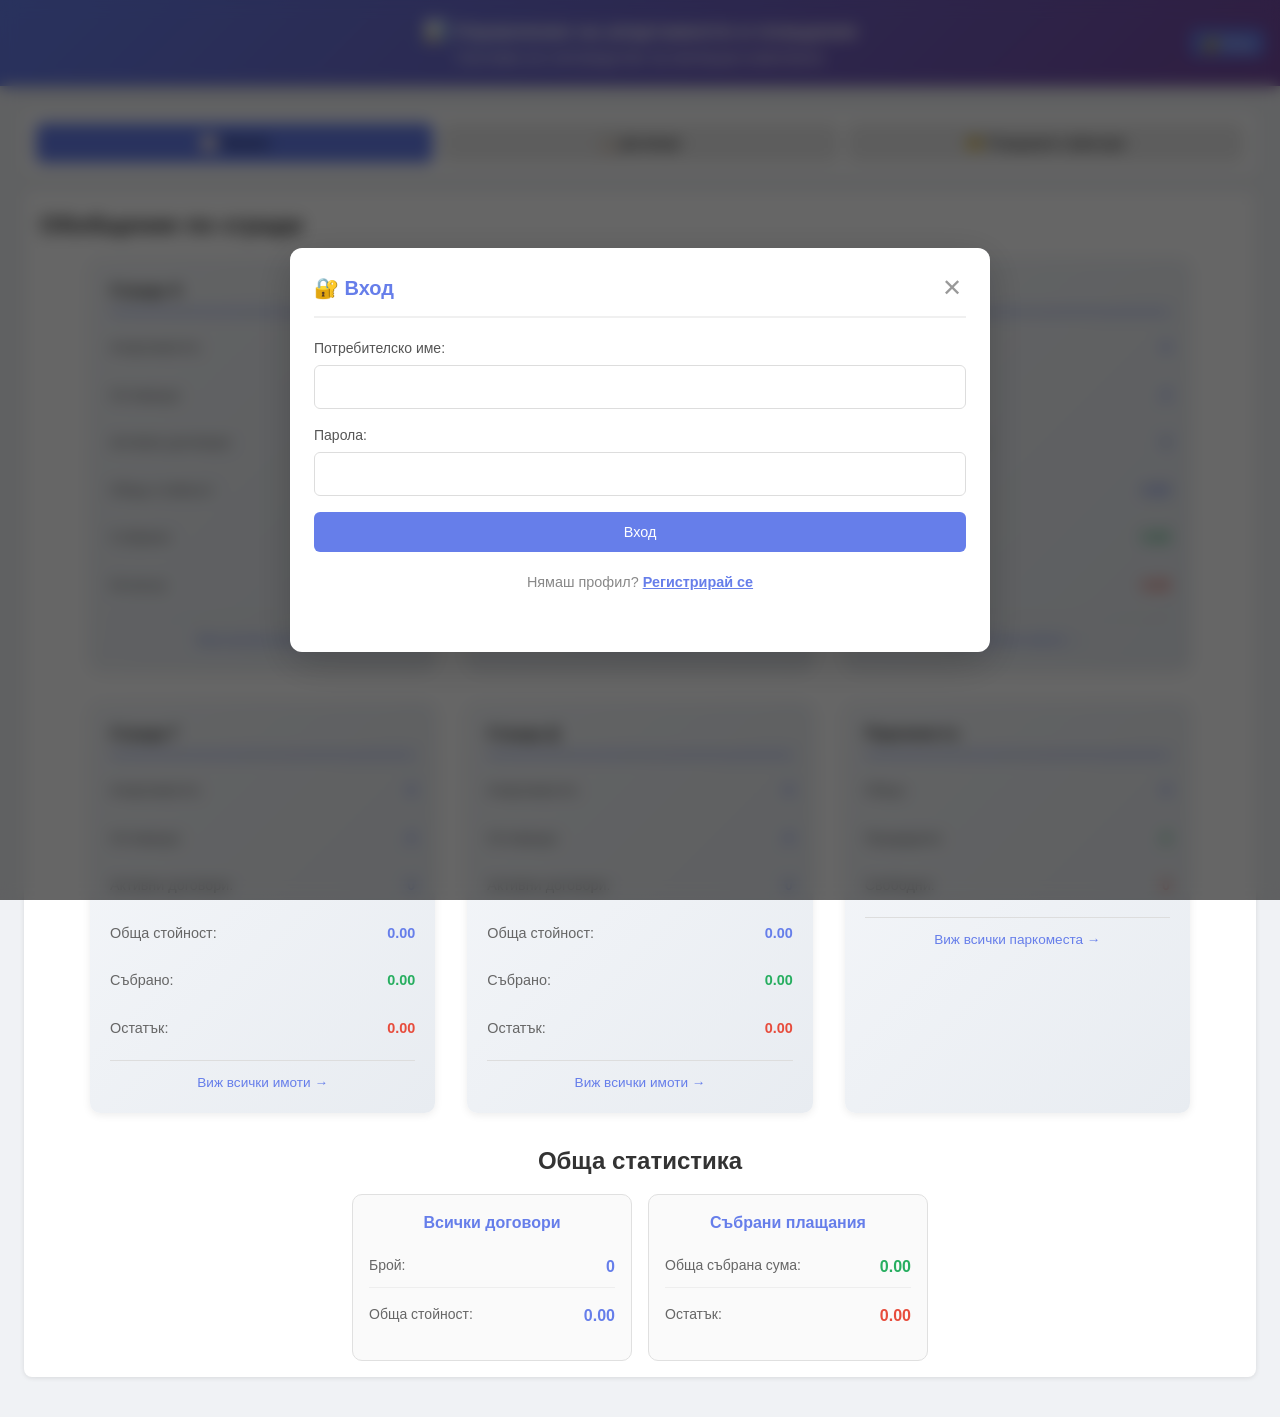
==== commit 1ef0e75e: "Добавен Flask backend с per-запис CRUD, сесии в базата, сървърна валидация и конфигурируемост за Neo" ====
--- a/index.html
+++ b/index.html
@@ -165,7 +165,7 @@
                 <input type="file" id="importFile" style="display: none;" onchange="importData()">
 
                 <h3 style="margin-top: 30px; margin-bottom: 15px;">Опасни действия</h3>
-                <button class="danger" onclick="if(confirm('Сигурен ли си? Това е необратимо!')) { localStorage.clear(); location.reload(); }">🗑️ Изтрий всички данни</button>
+                <button class="danger" onclick="dangerResetAll()">🗑️ Изтрий всички данни</button>
             </div>
             <p id="settingsRestrictedMsg" style="display: none; text-align: center; padding: 40px 10px; color: #888;">🔒 Настройките са достъпни само за администратор.</p>
         </div>
@@ -564,7 +564,6 @@
         </div>
     </div>
 
-    <script src="https://cdn.sheetjs.com/xlsx-0.20.3/package/dist/xlsx.full.min.js"></script>
     <script src="data.js"></script>
     <script src="auth.js"></script>
     <script src="app.js"></script>
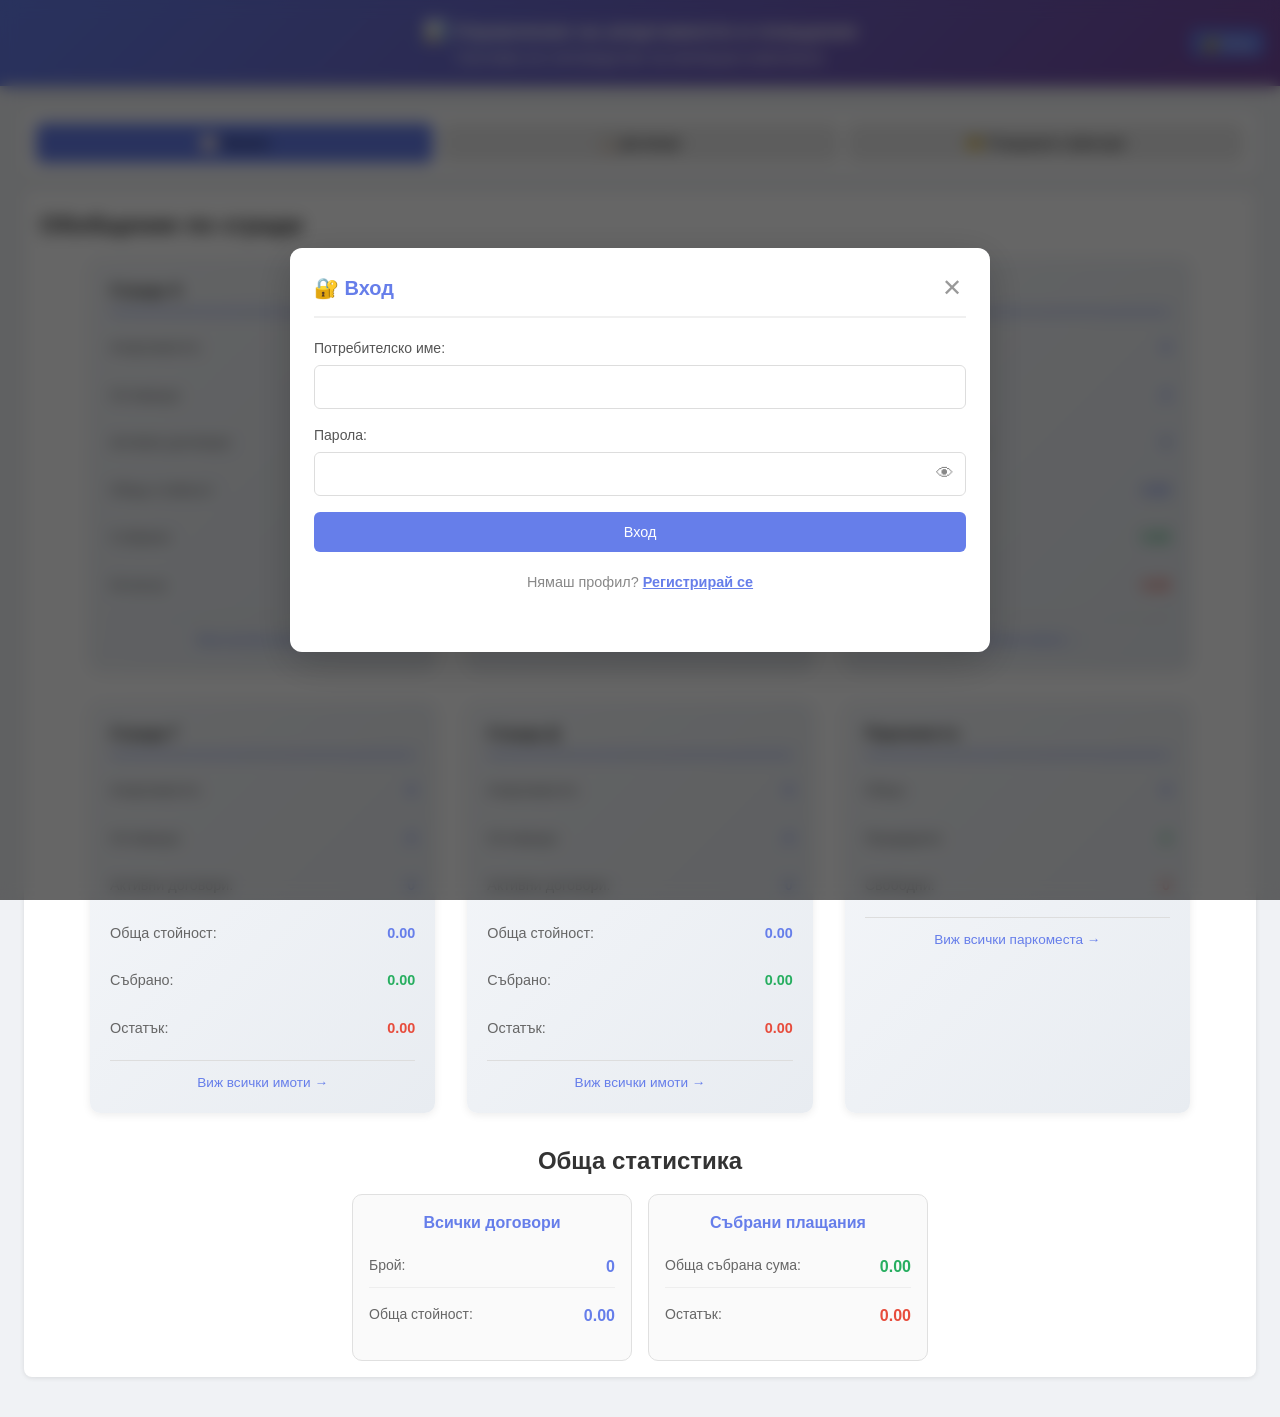
==== commit c84ae3c8: "Добавена опция за показване/скриване на парола (оченце) при вход и регистрация" ====
--- a/index.html
+++ b/index.html
@@ -184,7 +184,10 @@
                 </div>
                 <div class="form-group">
                     <label>Парола:</label>
-                    <input type="password" id="loginPassword">
+                    <div class="password-wrapper">
+                        <input type="password" id="loginPassword">
+                        <button type="button" class="toggle-password" onclick="togglePassword('loginPassword', this)" tabindex="-1">👁</button>
+                    </div>
                 </div>
                 <div class="actions" style="margin-top: 0.5rem;">
                     <button onclick="doLogin()">Вход</button>
@@ -200,7 +203,10 @@
                 </div>
                 <div class="form-group">
                     <label>Нова парола:</label>
-                    <input type="password" id="regPassword">
+                    <div class="password-wrapper">
+                        <input type="password" id="regPassword">
+                        <button type="button" class="toggle-password" onclick="togglePassword('regPassword', this)" tabindex="-1">👁</button>
+                    </div>
                 </div>
                 <div class="actions" style="margin-top: 0.5rem;">
                     <button class="secondary" onclick="doRegister()">Създай профил</button>
@@ -564,6 +570,7 @@
         </div>
     </div>
 
+    <script src="config.js"></script>
     <script src="data.js"></script>
     <script src="auth.js"></script>
     <script src="app.js"></script>
--- a/style.css
+++ b/style.css
@@ -119,6 +119,32 @@
     font-size: 1rem;
     font-family: inherit;
     background: white;
+}
+
+.password-wrapper {
+    position: relative;
+}
+
+.password-wrapper input {
+    padding-right: 2.5rem;
+}
+
+.toggle-password {
+    position: absolute;
+    right: 0.5rem;
+    top: 50%;
+    transform: translateY(-50%);
+    background: none;
+    border: none;
+    cursor: pointer;
+    font-size: 1.1rem;
+    padding: 0.25rem;
+    color: #888;
+    line-height: 1;
+}
+
+.toggle-password:hover {
+    color: #667eea;
 }
 
 input:focus, select:focus, textarea:focus {
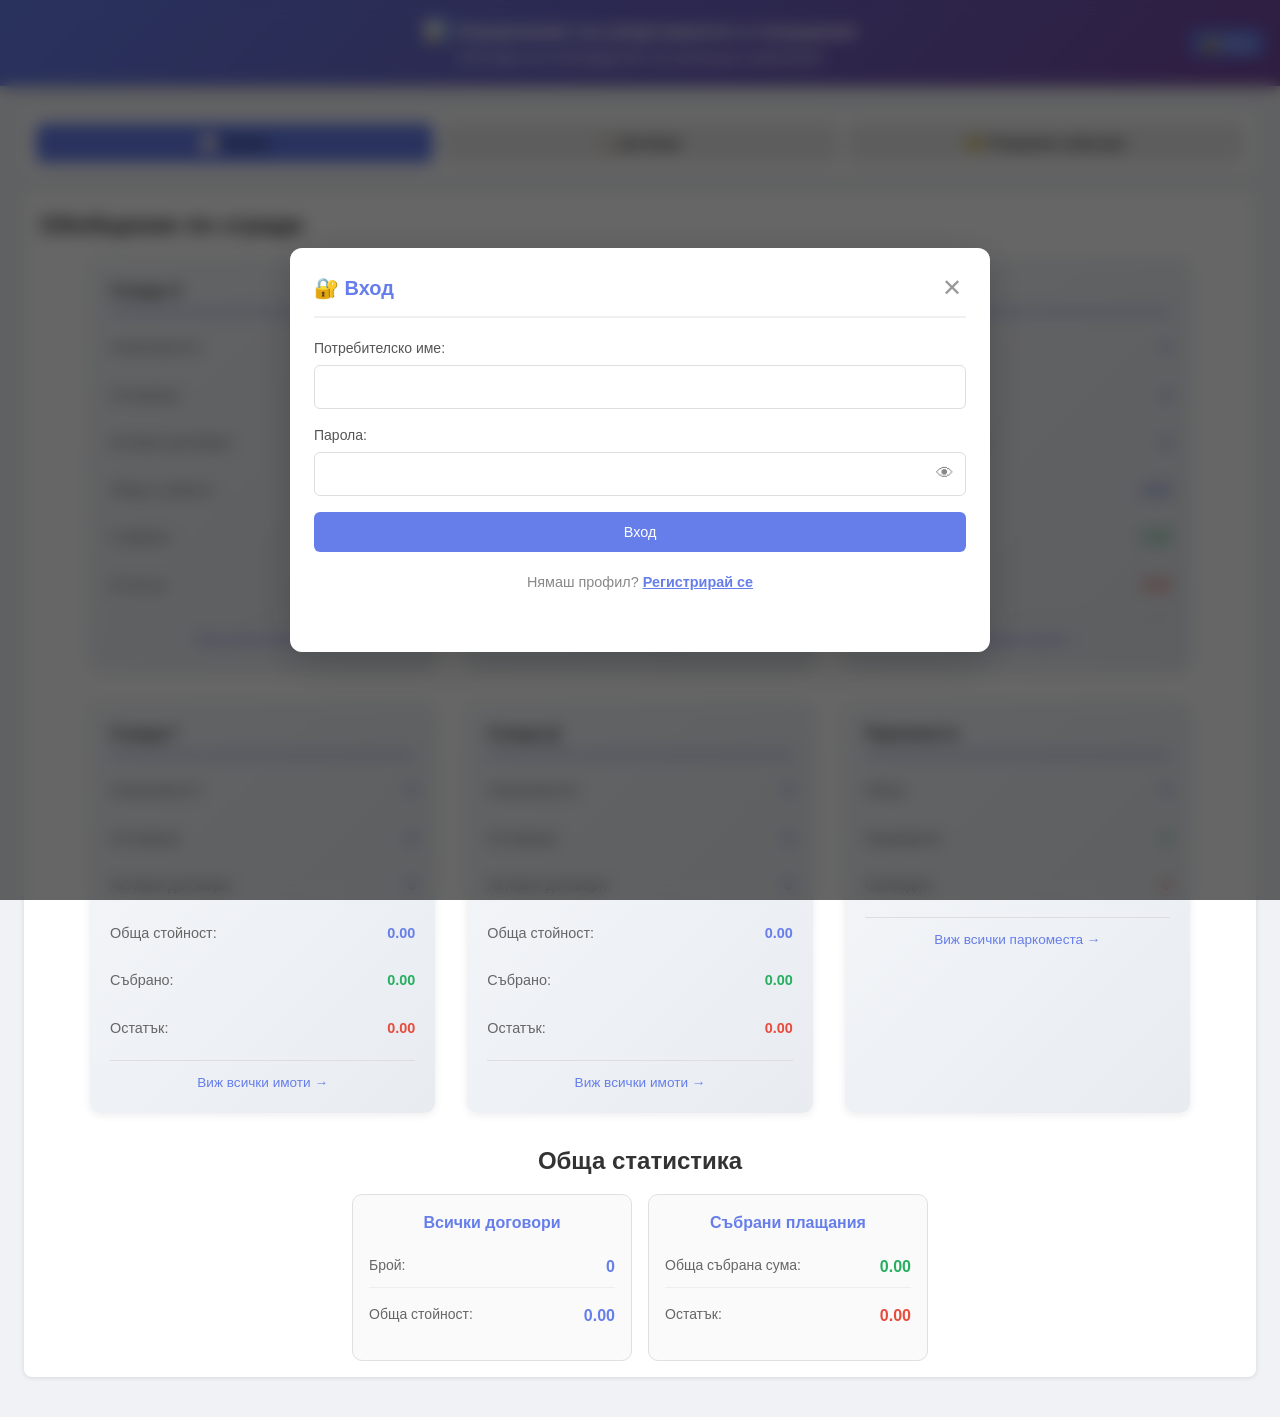
==== commit 463d1751: "Бележките и номера на договора се показват винаги: изнесен жълт блок с бележки в горната част на дет" ====
--- a/index.html
+++ b/index.html
@@ -88,9 +88,11 @@
                         <th>Сграда</th>
                         <th>Апартамент/Паркомясто</th>
                         <th>Собственик</th>
+                        <th>Номер на договор</th>
                         <th>Обща стойност</th>
                         <th>Авансово плащане</th>
                         <th>Доплащания</th>
+                        <th>Бележки</th>
                         <th class="th-actions">Действия</th>
                     </tr>
                 </thead>
--- a/style.css
+++ b/style.css
@@ -1050,6 +1050,92 @@
     font-weight: 500;
 }
 
+/* Бележки по договора — винаги видими */
+.detail-notes {
+    margin-bottom: 1.25rem;
+    padding: 0.85rem 1rem;
+    background: #fffbeb;
+    border: 1px solid #f7d774;
+    border-left: 5px solid #f0a500;
+    border-radius: 6px;
+}
+
+.detail-notes-title {
+    font-size: 0.85rem;
+    font-weight: 700;
+    color: #8a6100;
+    text-transform: uppercase;
+    letter-spacing: 0.03em;
+    margin-bottom: 0.5rem;
+}
+
+.detail-notes-box {
+    font-size: 0.95rem;
+    color: #333;
+    line-height: 1.5;
+    white-space: pre-wrap;
+    word-break: break-word;
+    background: #fff;
+    border: 1px dashed #f0c14b;
+    border-radius: 4px;
+    padding: 0.6rem 0.75rem;
+    min-height: 44px;
+}
+
+.detail-notes-box.is-empty {
+    background: transparent;
+    border-style: dashed;
+}
+
+.detail-notes-empty {
+    color: #a08c53;
+    font-style: italic;
+}
+
+/* Колона с бележки в списъка с договори */
+.notes-cell {
+    font-size: 0.85rem;
+    color: #555;
+    vertical-align: top;
+}
+
+.number-cell {
+    font-weight: 700;
+    color: #667eea;
+    white-space: nowrap;
+    vertical-align: top;
+}
+
+.detail-empty {
+    color: #bbb;
+    font-style: italic;
+    font-weight: 400;
+}
+
+@media (min-width: 769px) {
+    .notes-cell {
+        max-width: 240px;
+        min-width: 140px;
+    }
+
+    .notes-text {
+        max-width: 200px;
+        overflow: hidden;
+        text-overflow: ellipsis;
+        white-space: nowrap;
+        vertical-align: bottom;
+    }
+}
+
+.notes-badge {
+    margin-right: 4px;
+}
+
+.notes-none {
+    color: #bbb;
+    font-style: italic;
+}
+
 .progress-bar-container {
     margin-top: 1rem;
     background: #e9ecef;
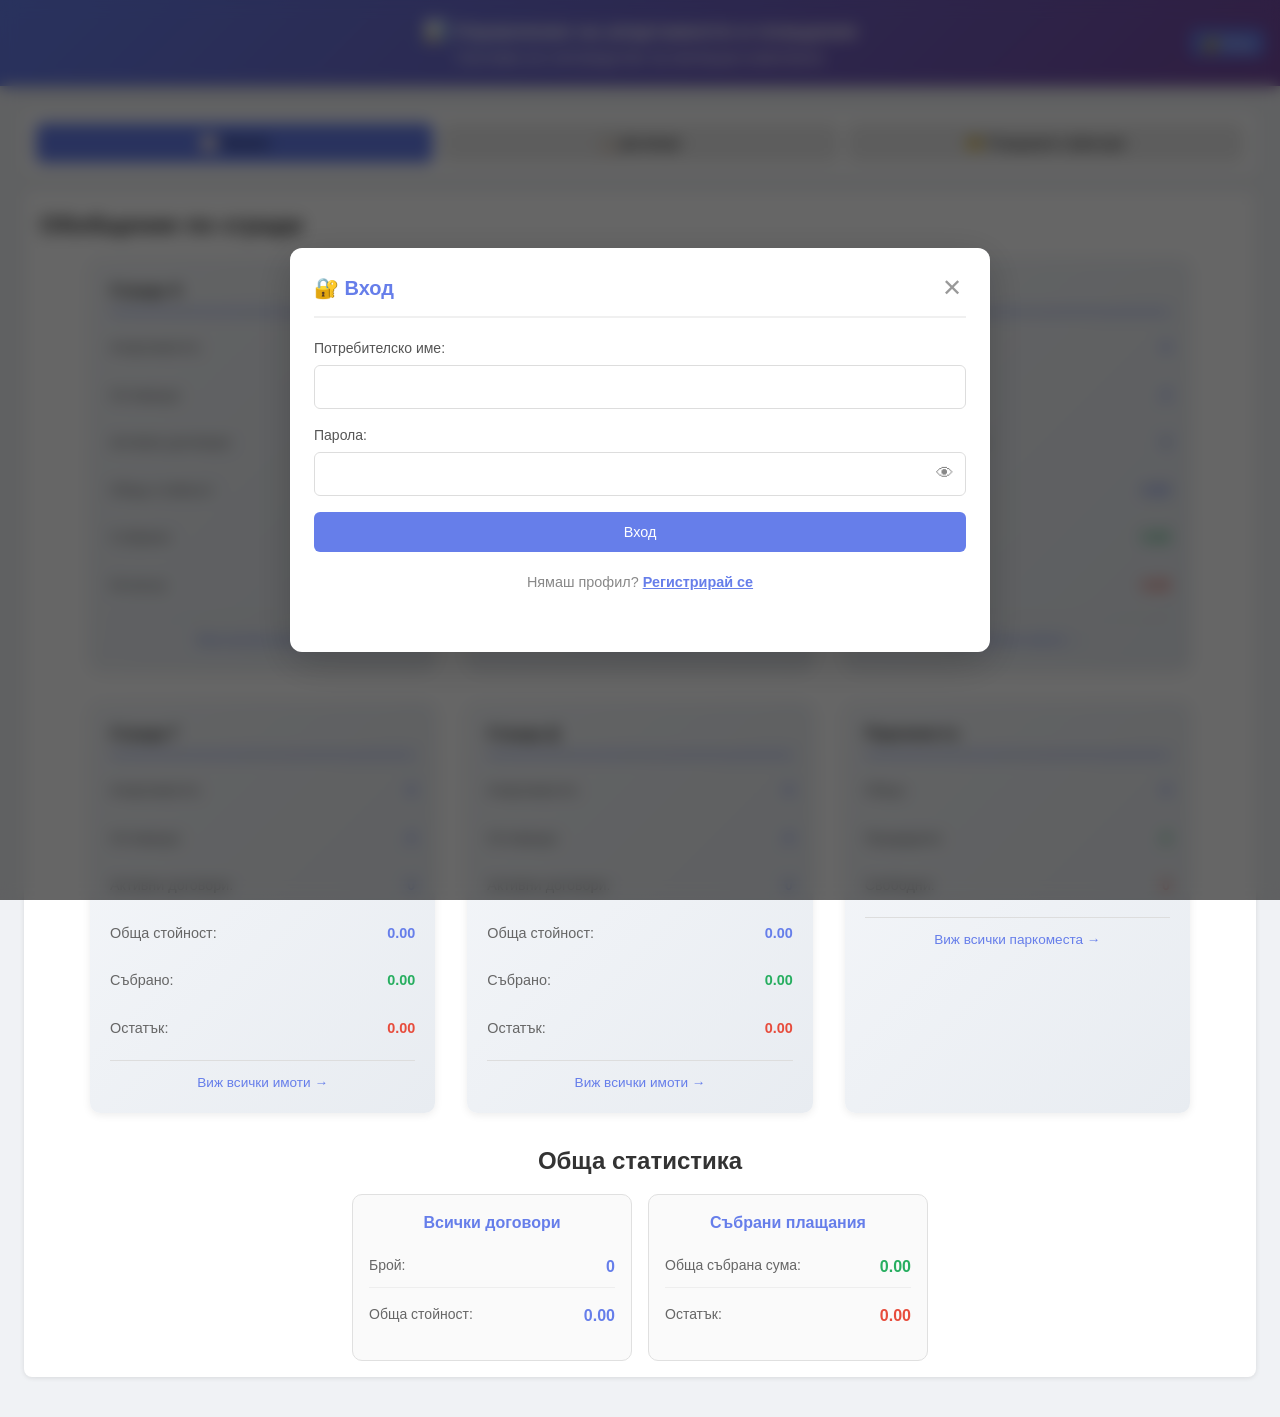
==== commit fa4ac341: "Филтър по статус (всички/свободни/резервирани/продадени) в списъка с имоти на всички сгради и парком" ====
--- a/index.html
+++ b/index.html
@@ -361,7 +361,7 @@
                 <span>Записване на плащане</span>
                 <button class="close-btn" onclick="closePaymentModal()">✕</button>
             </div>
-            <form onsubmit="savePayment(event)">
+            <form id="paymentForm" onsubmit="savePayment(event)">
                 <div class="form-row">
                     <div class="form-group">
                         <label>Договор:</label>
@@ -450,6 +450,7 @@
                 <div id="apartmentsModalActions" class="modal-header-actions"></div>
                 <button class="close-btn" onclick="closeApartmentsModal()">✕</button>
             </div>
+            <div id="apartmentsFilter" class="unit-filter"></div>
             <div id="apartmentsList" class="table-container"></div>
         </div>
     </div>
--- a/style.css
+++ b/style.css
@@ -1092,6 +1092,43 @@
     font-style: italic;
 }
 
+/* Филтър по статус в списъка с имоти */
+.unit-filter {
+    display: flex;
+    flex-wrap: wrap;
+    align-items: center;
+    gap: 0.5rem;
+    margin-bottom: 1rem;
+}
+
+.unit-filter-label {
+    font-size: 0.85rem;
+    font-weight: 600;
+    color: #666;
+}
+
+.unit-filter-btn {
+    padding: 0.4rem 0.85rem;
+    font-size: 0.82rem;
+    font-weight: 600;
+    color: #555;
+    background: #f0f2ff;
+    border: 1px solid #d0d4f0;
+    border-radius: 20px;
+    cursor: pointer;
+    transition: background 0.15s, color 0.15s, border-color 0.15s;
+}
+
+.unit-filter-btn:hover {
+    background: #e2e6ff;
+}
+
+.unit-filter-btn.active {
+    background: #667eea;
+    border-color: #667eea;
+    color: #fff;
+}
+
 /* Колона с бележки в списъка с договори */
 .notes-cell {
     font-size: 0.85rem;
